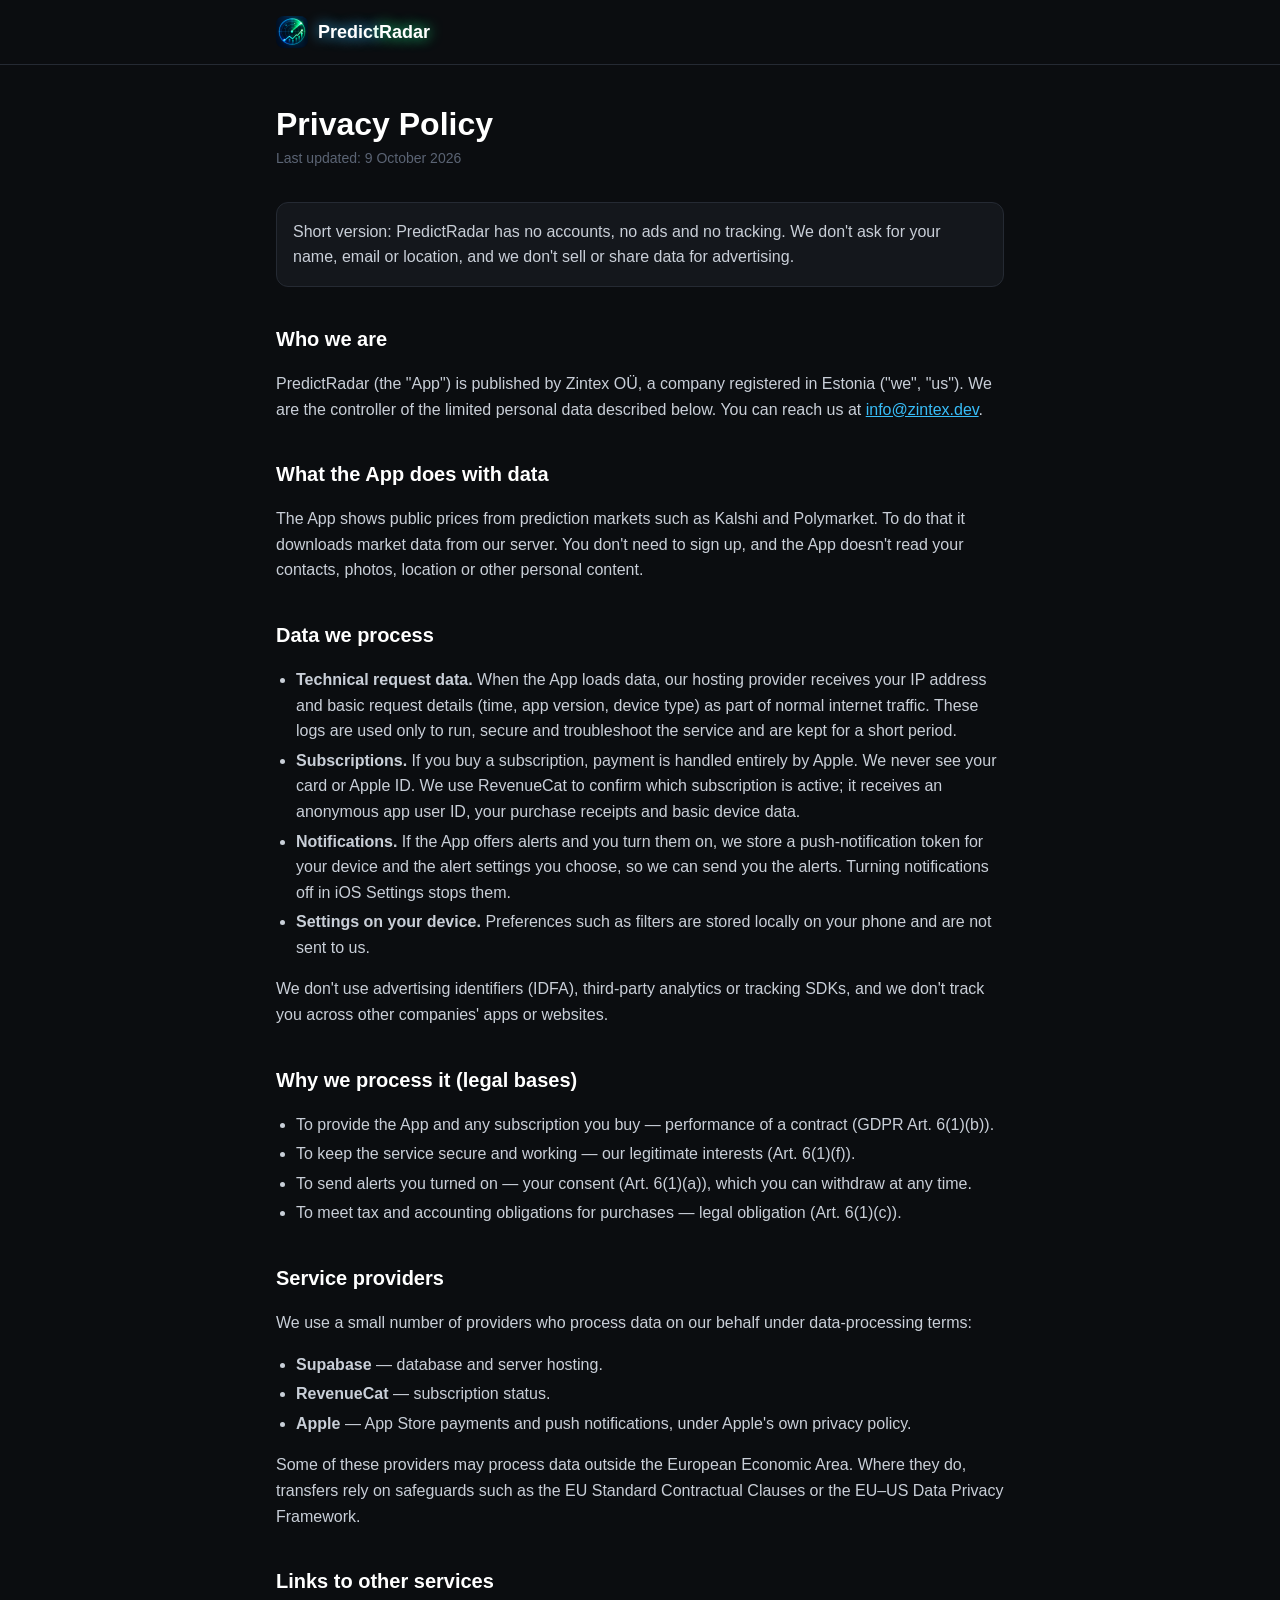
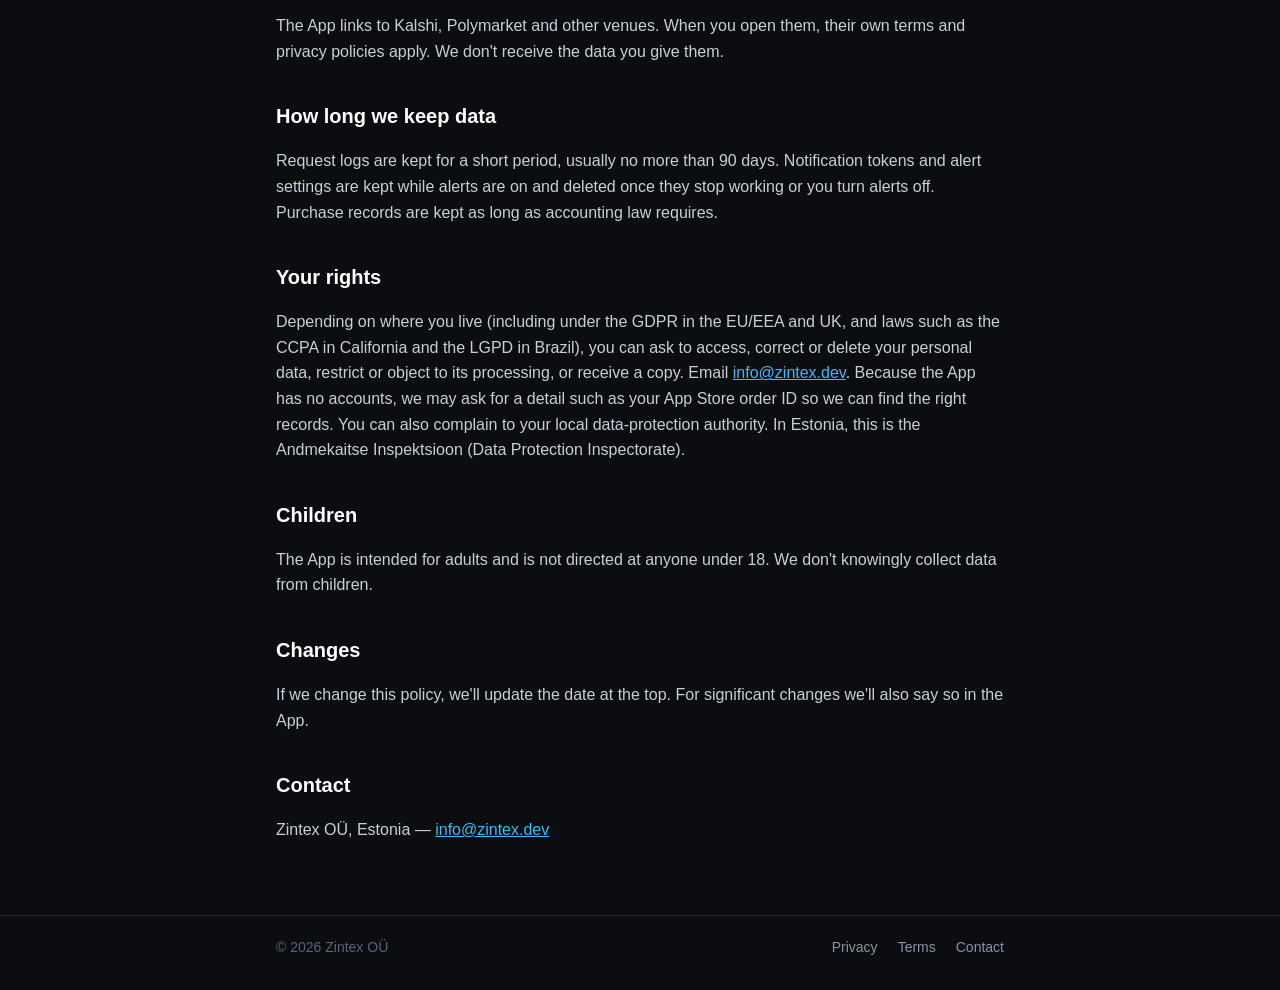
==== privacy/index.html @ a4fea7f9 "PredictRadar support, privacy and terms pages" ====
<!doctype html>
<html lang="en">
<head>
  <meta charset="utf-8">
  <meta name="viewport" content="width=device-width, initial-scale=1">
  <title>Privacy Policy — PredictRadar</title>
  <meta name="description" content="How the PredictRadar app handles your data.">
  <meta name="theme-color" content="#0b0d10">
  <link rel="icon" type="image/png" href="/favicon.png">
  <link rel="stylesheet" href="/style.css">
</head>
<body>
  <header class="top">
    <div class="wrap">
      <a class="brand" href="/"><img src="/logo.png" alt=""><span class="wordmark"><span class="p">Predict</span><span class="r">Radar</span></span></a>
    </div>
  </header>

  <main class="wrap">
    <article>
      <h1>Privacy Policy</h1>
      <p class="updated">Last updated: 9 October 2026</p>

      <p class="note">Short version: PredictRadar has no accounts, no ads and no tracking. We don't ask for your name, email or location, and we don't sell or share data for advertising.</p>

      <h2>Who we are</h2>
      <p>PredictRadar (the "App") is published by Zintex OÜ, a company registered in Estonia ("we", "us"). We are the controller of the limited personal data described below. You can reach us at <a href="mailto:info@zintex.dev">info@zintex.dev</a>.</p>

      <h2>What the App does with data</h2>
      <p>The App shows public prices from prediction markets such as Kalshi and Polymarket. To do that it downloads market data from our server. You don't need to sign up, and the App doesn't read your contacts, photos, location or other personal content.</p>

      <h2>Data we process</h2>
      <ul>
        <li><strong>Technical request data.</strong> When the App loads data, our hosting provider receives your IP address and basic request details (time, app version, device type) as part of normal internet traffic. These logs are used only to run, secure and troubleshoot the service and are kept for a short period.</li>
        <li><strong>Subscriptions.</strong> If you buy a subscription, payment is handled entirely by Apple. We never see your card or Apple ID. We use RevenueCat to confirm which subscription is active; it receives an anonymous app user ID, your purchase receipts and basic device data.</li>
        <li><strong>Notifications.</strong> If the App offers alerts and you turn them on, we store a push-notification token for your device and the alert settings you choose, so we can send you the alerts. Turning notifications off in iOS Settings stops them.</li>
        <li><strong>Settings on your device.</strong> Preferences such as filters are stored locally on your phone and are not sent to us.</li>
      </ul>
      <p>We don't use advertising identifiers (IDFA), third-party analytics or tracking SDKs, and we don't track you across other companies' apps or websites.</p>

      <h2>Why we process it (legal bases)</h2>
      <ul>
        <li>To provide the App and any subscription you buy — performance of a contract (GDPR Art. 6(1)(b)).</li>
        <li>To keep the service secure and working — our legitimate interests (Art. 6(1)(f)).</li>
        <li>To send alerts you turned on — your consent (Art. 6(1)(a)), which you can withdraw at any time.</li>
        <li>To meet tax and accounting obligations for purchases — legal obligation (Art. 6(1)(c)).</li>
      </ul>

      <h2>Service providers</h2>
      <p>We use a small number of providers who process data on our behalf under data-processing terms:</p>
      <ul>
        <li><strong>Supabase</strong> — database and server hosting.</li>
        <li><strong>RevenueCat</strong> — subscription status.</li>
        <li><strong>Apple</strong> — App Store payments and push notifications, under Apple's own privacy policy.</li>
      </ul>
      <p>Some of these providers may process data outside the European Economic Area. Where they do, transfers rely on safeguards such as the EU Standard Contractual Clauses or the EU–US Data Privacy Framework.</p>

      <h2>Links to other services</h2>
      <p>The App links to Kalshi, Polymarket and other venues. When you open them, their own terms and privacy policies apply. We don't receive the data you give them.</p>

      <h2>How long we keep data</h2>
      <p>Request logs are kept for a short period, usually no more than 90 days. Notification tokens and alert settings are kept while alerts are on and deleted once they stop working or you turn alerts off. Purchase records are kept as long as accounting law requires.</p>

      <h2>Your rights</h2>
      <p>Depending on where you live (including under the GDPR in the EU/EEA and UK, and laws such as the CCPA in California and the LGPD in Brazil), you can ask to access, correct or delete your personal data, restrict or object to its processing, or receive a copy. Email <a href="mailto:info@zintex.dev">info@zintex.dev</a>. Because the App has no accounts, we may ask for a detail such as your App Store order ID so we can find the right records. You can also complain to your local data-protection authority. In Estonia, this is the Andmekaitse Inspektsioon (Data Protection Inspectorate).</p>

      <h2>Children</h2>
      <p>The App is intended for adults and is not directed at anyone under 18. We don't knowingly collect data from children.</p>

      <h2>Changes</h2>
      <p>If we change this policy, we'll update the date at the top. For significant changes we'll also say so in the App.</p>

      <h2>Contact</h2>
      <p>Zintex OÜ, Estonia — <a href="mailto:info@zintex.dev">info@zintex.dev</a></p>
    </article>
  </main>

  <footer>
    <div class="wrap">
      <span>© 2026 Zintex OÜ</span>
      <span class="spacer"></span>
      <a href="/privacy/">Privacy</a>
      <a href="/terms/">Terms</a>
      <a href="mailto:info@zintex.dev">Contact</a>
    </div>
  </footer>
</body>
</html>
---- style.css ----
:root {
  --bg: #0b0d10;
  --surface: #14171c;
  --border: #252a33;
  --text: #e8ecf1;
  --dim: #8a93a3;
  --faint: #5b6474;
  --blue: #38bdf8;
  --green: #22e58b;
}
* { box-sizing: border-box; }
html { -webkit-text-size-adjust: 100%; }
body {
  margin: 0;
  background: var(--bg);
  color: var(--text);
  font: 16px/1.6 -apple-system, BlinkMacSystemFont, "Segoe UI", Roboto, Helvetica, Arial, sans-serif;
}
a { color: var(--blue); }
.wrap { max-width: 760px; margin: 0 auto; padding: 0 16px; }

header.top { border-bottom: 1px solid var(--border); }
header.top .wrap { display: flex; align-items: center; gap: 12px; height: 64px; }
header.top a.brand { display: flex; align-items: center; gap: 10px; text-decoration: none; color: #fff; font-weight: 800; font-size: 18px; }
header.top img { width: 32px; height: 32px; border-radius: 8px; }

.wordmark .p { text-shadow: 0 0 14px var(--blue); }
.wordmark .r { text-shadow: 0 0 14px var(--green); }

/* landing */
.hero { text-align: center; padding: 72px 0 48px; }
.hero img { width: 112px; height: 112px; border-radius: 26px; }
.hero h1 { font-size: clamp(36px, 9vw, 56px); line-height: 1.1; margin: 24px 0 12px; color: #fff; letter-spacing: -0.02em; }
.hero p.lead { color: var(--dim); font-size: 18px; max-width: 520px; margin: 0 auto; }
.badge { display: inline-block; margin-top: 28px; padding: 10px 20px; border-radius: 999px; border: 1px solid var(--border); color: var(--dim); font-size: 14px; }
.points { display: grid; gap: 12px; grid-template-columns: repeat(auto-fit, minmax(210px, 1fr)); padding-bottom: 56px; }
.point { background: var(--surface); border: 1px solid var(--border); border-radius: 12px; padding: 16px; }
.point h3 { margin: 0 0 6px; font-size: 16px; }
.point p { margin: 0; color: var(--dim); font-size: 14px; }

/* legal */
article { padding: 40px 0 56px; }
article h1 { font-size: 32px; line-height: 1.2; margin: 0 0 4px; color: #fff; }
article .updated { color: var(--faint); font-size: 14px; margin: 0 0 32px; }
article h2 { font-size: 20px; margin: 36px 0 8px; color: #fff; }
article p, article li { color: #c9cfd8; }
article ul { padding-left: 20px; }
article li { margin: 4px 0; }
.note { background: var(--surface); border: 1px solid var(--border); border-radius: 12px; padding: 16px; }

footer { border-top: 1px solid var(--border); color: var(--faint); font-size: 14px; }
footer .wrap { display: flex; flex-wrap: wrap; gap: 8px 20px; padding-top: 20px; padding-bottom: 32px; }
footer a { color: var(--dim); text-decoration: none; }
footer a:hover { color: var(--text); }
footer .spacer { flex: 1; }
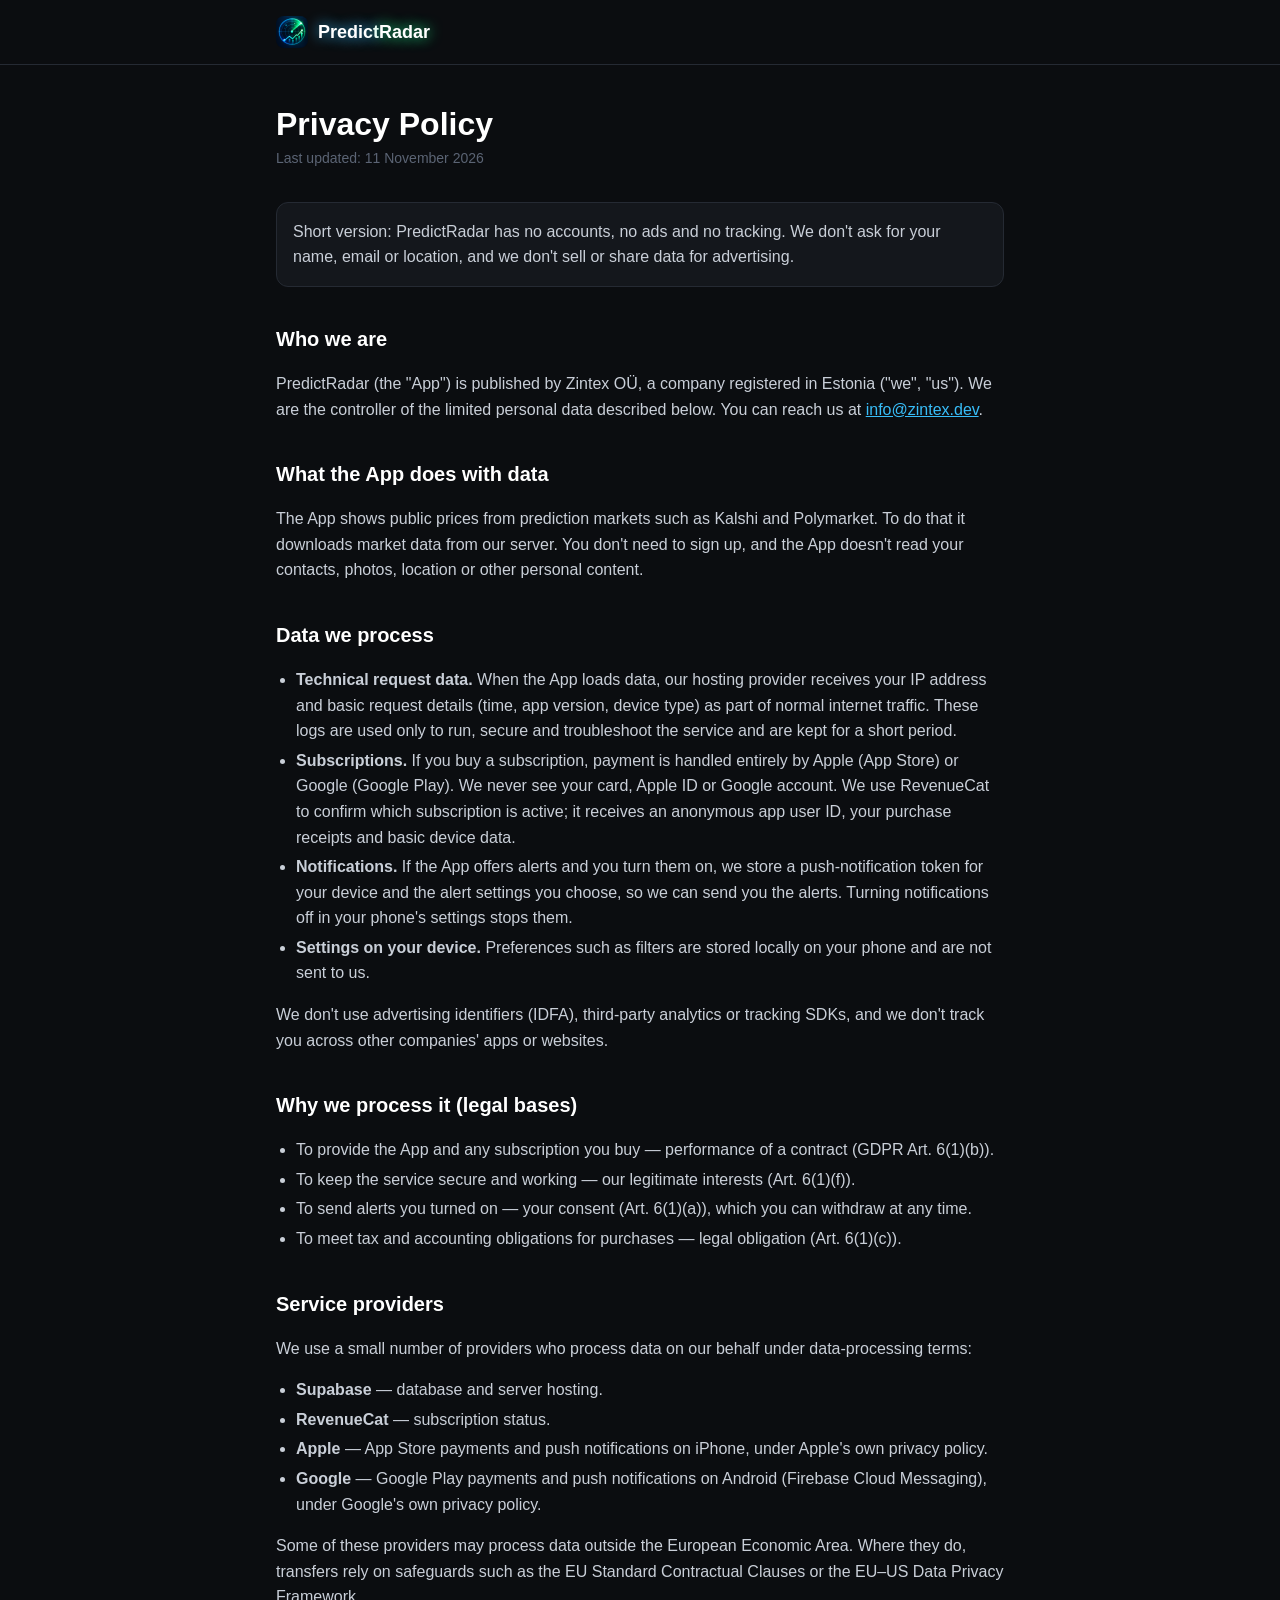
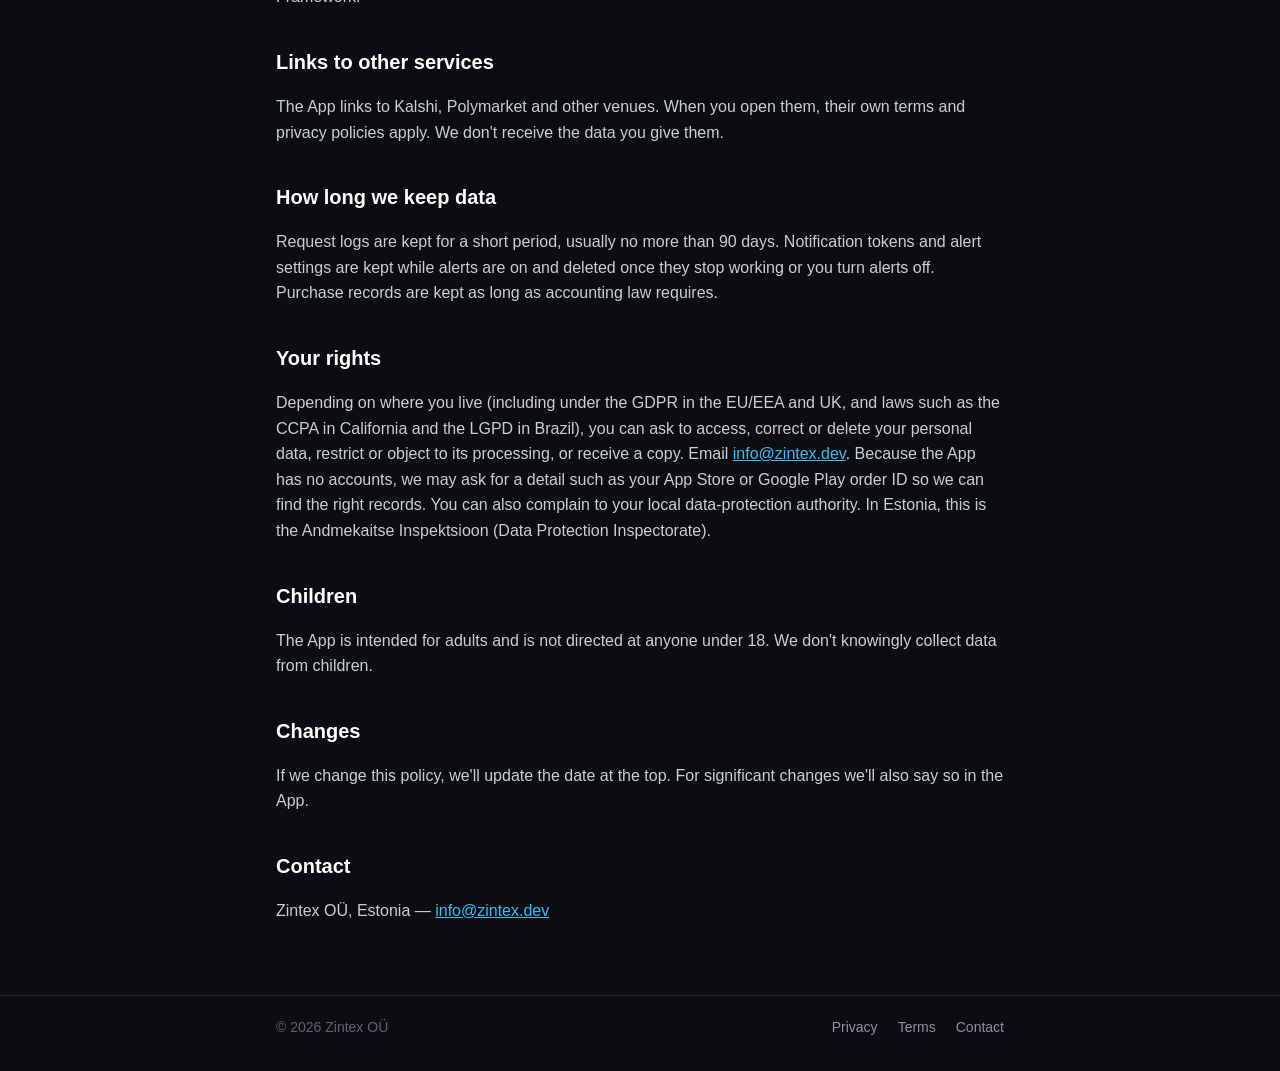
==== commit 55afce29: "Privacy and terms: cover Google Play and Android" ====
--- a/privacy/index.html
+++ b/privacy/index.html
@@ -19,7 +19,7 @@
   <main class="wrap">
     <article>
       <h1>Privacy Policy</h1>
-      <p class="updated">Last updated: 9 October 2026</p>
+      <p class="updated">Last updated: 11 November 2026</p>
 
       <p class="note">Short version: PredictRadar has no accounts, no ads and no tracking. We don't ask for your name, email or location, and we don't sell or share data for advertising.</p>
 
@@ -32,8 +32,8 @@
       <h2>Data we process</h2>
       <ul>
         <li><strong>Technical request data.</strong> When the App loads data, our hosting provider receives your IP address and basic request details (time, app version, device type) as part of normal internet traffic. These logs are used only to run, secure and troubleshoot the service and are kept for a short period.</li>
-        <li><strong>Subscriptions.</strong> If you buy a subscription, payment is handled entirely by Apple. We never see your card or Apple ID. We use RevenueCat to confirm which subscription is active; it receives an anonymous app user ID, your purchase receipts and basic device data.</li>
-        <li><strong>Notifications.</strong> If the App offers alerts and you turn them on, we store a push-notification token for your device and the alert settings you choose, so we can send you the alerts. Turning notifications off in iOS Settings stops them.</li>
+        <li><strong>Subscriptions.</strong> If you buy a subscription, payment is handled entirely by Apple (App Store) or Google (Google Play). We never see your card, Apple ID or Google account. We use RevenueCat to confirm which subscription is active; it receives an anonymous app user ID, your purchase receipts and basic device data.</li>
+        <li><strong>Notifications.</strong> If the App offers alerts and you turn them on, we store a push-notification token for your device and the alert settings you choose, so we can send you the alerts. Turning notifications off in your phone's settings stops them.</li>
         <li><strong>Settings on your device.</strong> Preferences such as filters are stored locally on your phone and are not sent to us.</li>
       </ul>
       <p>We don't use advertising identifiers (IDFA), third-party analytics or tracking SDKs, and we don't track you across other companies' apps or websites.</p>
@@ -51,7 +51,8 @@
       <ul>
         <li><strong>Supabase</strong> — database and server hosting.</li>
         <li><strong>RevenueCat</strong> — subscription status.</li>
-        <li><strong>Apple</strong> — App Store payments and push notifications, under Apple's own privacy policy.</li>
+        <li><strong>Apple</strong> — App Store payments and push notifications on iPhone, under Apple's own privacy policy.</li>
+        <li><strong>Google</strong> — Google Play payments and push notifications on Android (Firebase Cloud Messaging), under Google's own privacy policy.</li>
       </ul>
       <p>Some of these providers may process data outside the European Economic Area. Where they do, transfers rely on safeguards such as the EU Standard Contractual Clauses or the EU–US Data Privacy Framework.</p>
 
@@ -62,7 +63,7 @@
       <p>Request logs are kept for a short period, usually no more than 90 days. Notification tokens and alert settings are kept while alerts are on and deleted once they stop working or you turn alerts off. Purchase records are kept as long as accounting law requires.</p>
 
       <h2>Your rights</h2>
-      <p>Depending on where you live (including under the GDPR in the EU/EEA and UK, and laws such as the CCPA in California and the LGPD in Brazil), you can ask to access, correct or delete your personal data, restrict or object to its processing, or receive a copy. Email <a href="mailto:info@zintex.dev">info@zintex.dev</a>. Because the App has no accounts, we may ask for a detail such as your App Store order ID so we can find the right records. You can also complain to your local data-protection authority. In Estonia, this is the Andmekaitse Inspektsioon (Data Protection Inspectorate).</p>
+      <p>Depending on where you live (including under the GDPR in the EU/EEA and UK, and laws such as the CCPA in California and the LGPD in Brazil), you can ask to access, correct or delete your personal data, restrict or object to its processing, or receive a copy. Email <a href="mailto:info@zintex.dev">info@zintex.dev</a>. Because the App has no accounts, we may ask for a detail such as your App Store or Google Play order ID so we can find the right records. You can also complain to your local data-protection authority. In Estonia, this is the Andmekaitse Inspektsioon (Data Protection Inspectorate).</p>
 
       <h2>Children</h2>
       <p>The App is intended for adults and is not directed at anyone under 18. We don't knowingly collect data from children.</p>
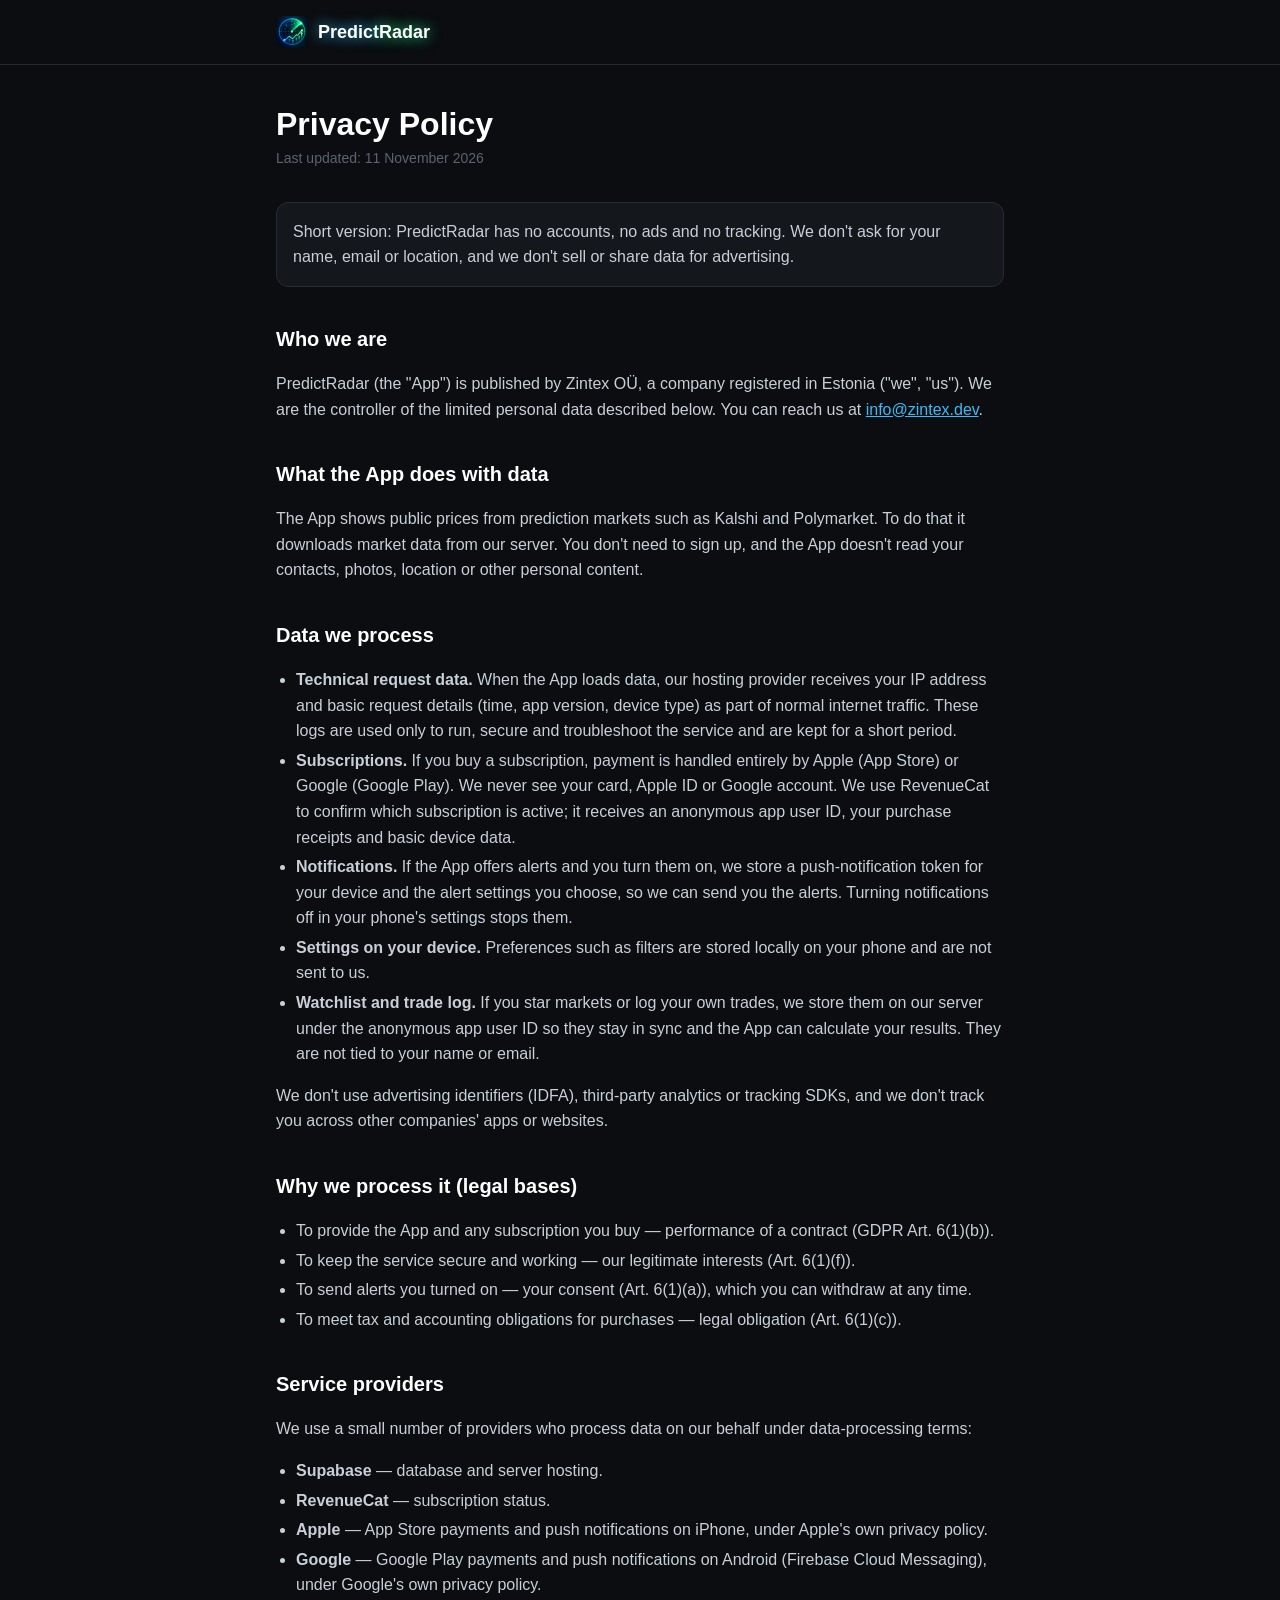
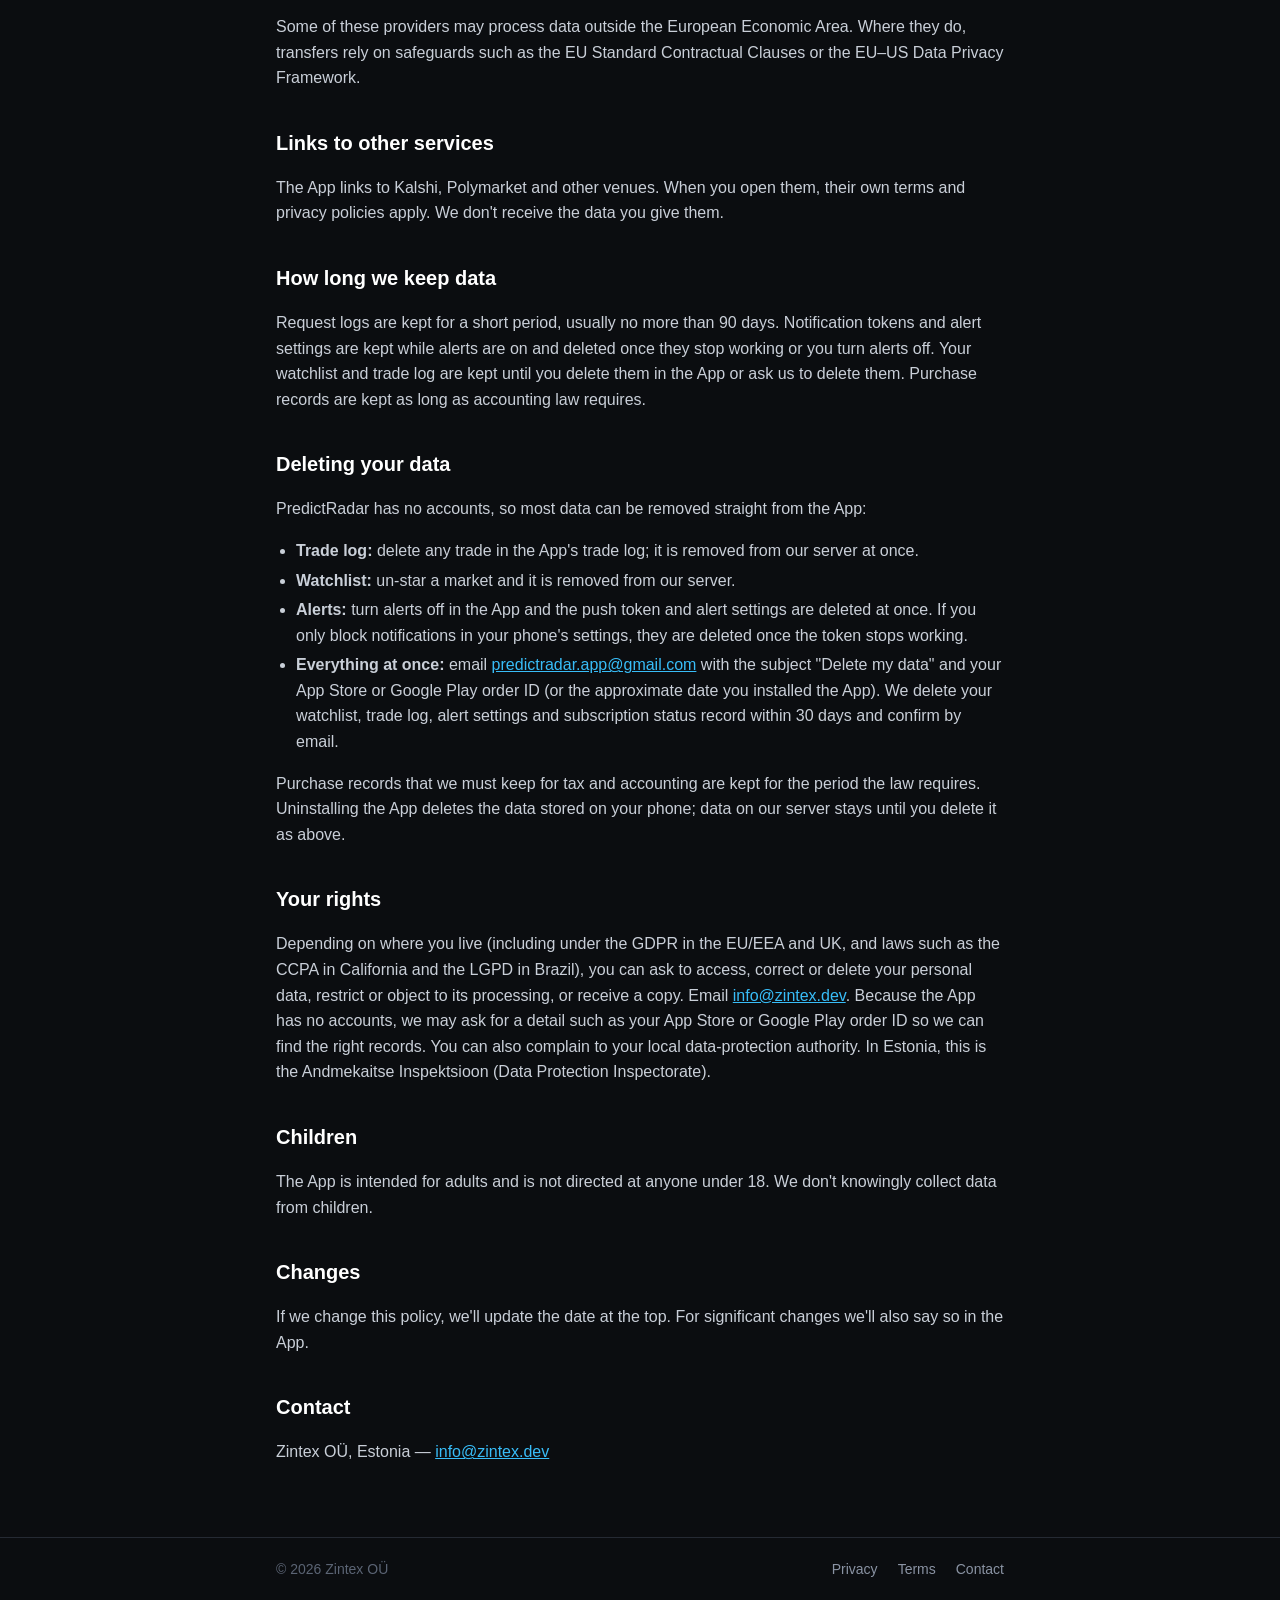
==== commit 926e58e1: "Privacy: server-side watchlist and trade log, data deletion section" ====
--- a/privacy/index.html
+++ b/privacy/index.html
@@ -35,6 +35,7 @@
         <li><strong>Subscriptions.</strong> If you buy a subscription, payment is handled entirely by Apple (App Store) or Google (Google Play). We never see your card, Apple ID or Google account. We use RevenueCat to confirm which subscription is active; it receives an anonymous app user ID, your purchase receipts and basic device data.</li>
         <li><strong>Notifications.</strong> If the App offers alerts and you turn them on, we store a push-notification token for your device and the alert settings you choose, so we can send you the alerts. Turning notifications off in your phone's settings stops them.</li>
         <li><strong>Settings on your device.</strong> Preferences such as filters are stored locally on your phone and are not sent to us.</li>
+        <li><strong>Watchlist and trade log.</strong> If you star markets or log your own trades, we store them on our server under the anonymous app user ID so they stay in sync and the App can calculate your results. They are not tied to your name or email.</li>
       </ul>
       <p>We don't use advertising identifiers (IDFA), third-party analytics or tracking SDKs, and we don't track you across other companies' apps or websites.</p>
 
@@ -60,7 +61,17 @@
       <p>The App links to Kalshi, Polymarket and other venues. When you open them, their own terms and privacy policies apply. We don't receive the data you give them.</p>
 
       <h2>How long we keep data</h2>
-      <p>Request logs are kept for a short period, usually no more than 90 days. Notification tokens and alert settings are kept while alerts are on and deleted once they stop working or you turn alerts off. Purchase records are kept as long as accounting law requires.</p>
+      <p>Request logs are kept for a short period, usually no more than 90 days. Notification tokens and alert settings are kept while alerts are on and deleted once they stop working or you turn alerts off. Your watchlist and trade log are kept until you delete them in the App or ask us to delete them. Purchase records are kept as long as accounting law requires.</p>
+
+      <h2 id="delete">Deleting your data</h2>
+      <p>PredictRadar has no accounts, so most data can be removed straight from the App:</p>
+      <ul>
+        <li><strong>Trade log:</strong> delete any trade in the App's trade log; it is removed from our server at once.</li>
+        <li><strong>Watchlist:</strong> un-star a market and it is removed from our server.</li>
+        <li><strong>Alerts:</strong> turn alerts off in the App and the push token and alert settings are deleted at once. If you only block notifications in your phone's settings, they are deleted once the token stops working.</li>
+        <li><strong>Everything at once:</strong> email <a href="mailto:predictradar.app@gmail.com">predictradar.app@gmail.com</a> with the subject "Delete my data" and your App Store or Google Play order ID (or the approximate date you installed the App). We delete your watchlist, trade log, alert settings and subscription status record within 30 days and confirm by email.</li>
+      </ul>
+      <p>Purchase records that we must keep for tax and accounting are kept for the period the law requires. Uninstalling the App deletes the data stored on your phone; data on our server stays until you delete it as above.</p>
 
       <h2>Your rights</h2>
       <p>Depending on where you live (including under the GDPR in the EU/EEA and UK, and laws such as the CCPA in California and the LGPD in Brazil), you can ask to access, correct or delete your personal data, restrict or object to its processing, or receive a copy. Email <a href="mailto:info@zintex.dev">info@zintex.dev</a>. Because the App has no accounts, we may ask for a detail such as your App Store or Google Play order ID so we can find the right records. You can also complain to your local data-protection authority. In Estonia, this is the Andmekaitse Inspektsioon (Data Protection Inspectorate).</p>
